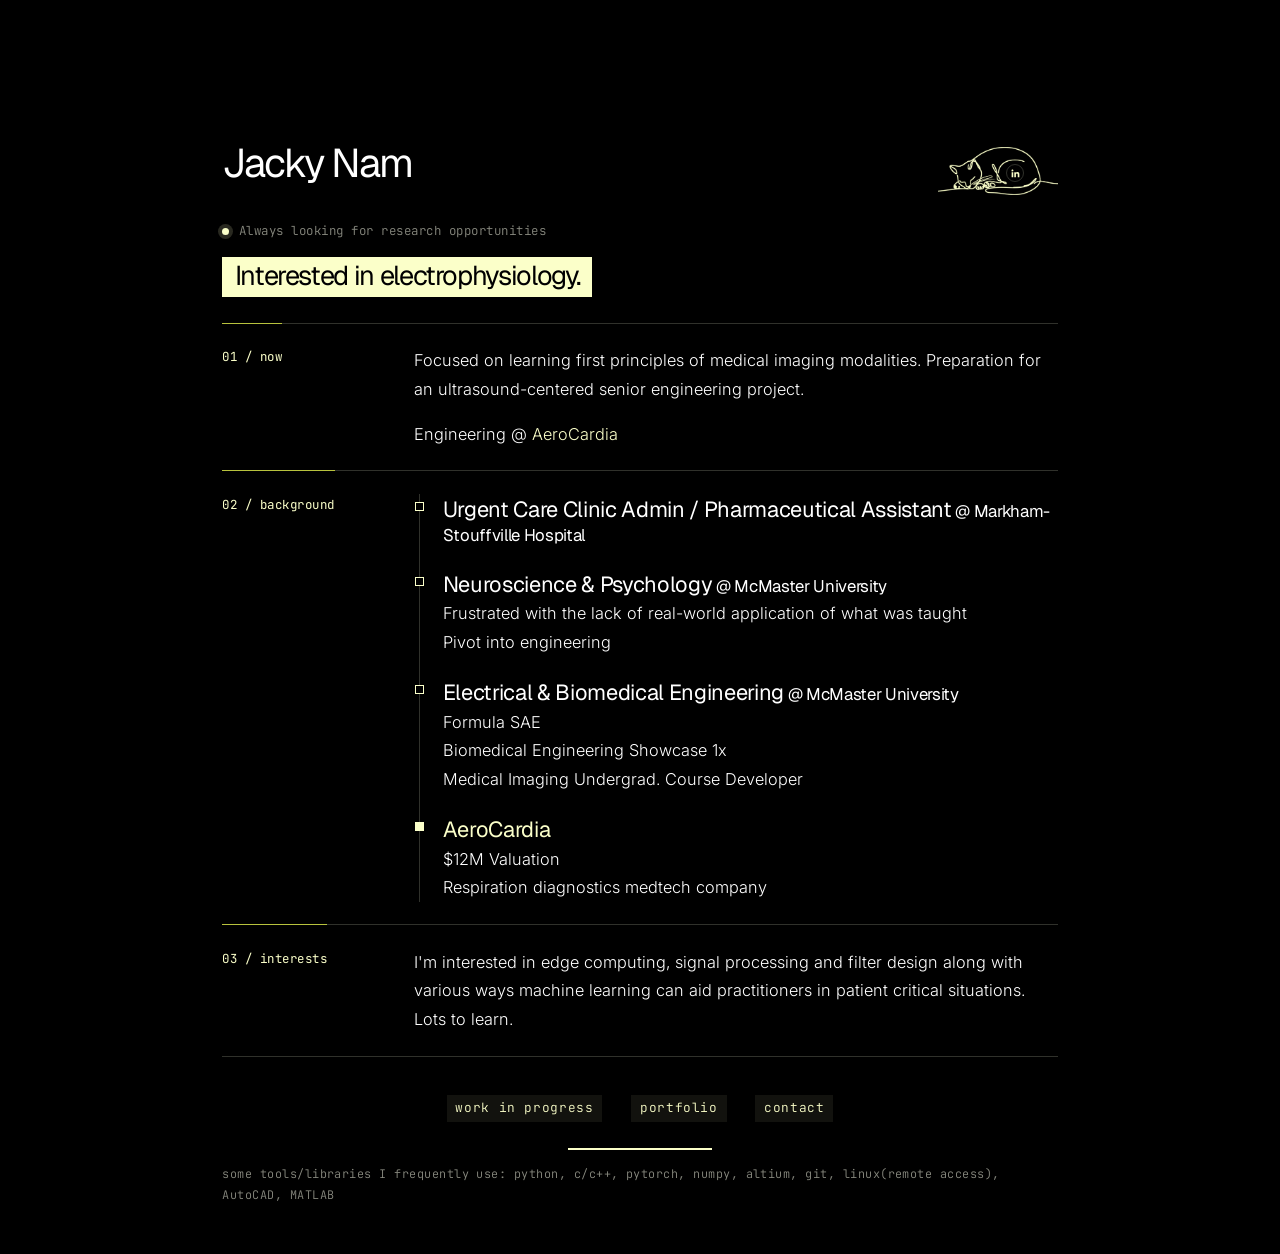
==== index.html @ 915aa588 "feat: 1px lemon-deep divider stubs matched to block labels" ====
<!DOCTYPE html>
<html lang="en">

<head>
  <meta charset="UTF-8" />
  <meta name="viewport" content="width=device-width, initial-scale=1.0" />
  <title>Jacky Nam</title>
  <meta name="description" content="Jacky Nam" />
  <link rel="preconnect" href="https://fonts.googleapis.com" />
  <link rel="preconnect" href="https://fonts.gstatic.com" crossorigin />
  <link
    href="https://fonts.googleapis.com/css2?family=Geist:wght@400&family=Inter:wght@300;600&family=JetBrains+Mono:wght@400;500;600&display=swap"
    rel="stylesheet" />
  <link rel="stylesheet" href="styles.css?v=40" />
</head>

<body>

  <div class="page" id="top">

    <header class="nav nav--home">
      <div class="nav__id">
        <a class="nav__name" href="index.html">Jacky Nam</a>
      </div>
      <span class="cat">
        <img class="cat__art" src="cat.png" alt="" width="340" height="135" aria-hidden="true" />
        <a class="icon-link" href="https://www.linkedin.com/in/jacky-nam" target="_blank" rel="noopener"
          aria-label="LinkedIn">
          <svg viewBox="0 0 24 24" aria-hidden="true" focusable="false">
            <path
              d="M20.447 20.452h-3.554v-5.569c0-1.328-.027-3.037-1.852-3.037-1.853 0-2.136 1.445-2.136 2.939v5.667H9.351V9h3.414v1.561h.046c.477-.9 1.637-1.85 3.37-1.85 3.601 0 4.267 2.37 4.267 5.455v6.286zM5.337 7.433c-1.144 0-2.063-.926-2.063-2.065 0-1.138.92-2.063 2.063-2.063 1.14 0 2.064.925 2.064 2.063 0 1.139-.925 2.065-2.064 2.065zm1.782 13.019H3.555V9h3.564v11.452z" />
          </svg>
        </a>
      </span>
    </header>

    <main>

      <section class="intro">
        <p class="intro__hello reveal">
          <span class="dot" aria-hidden="true"></span>
          <span class="mono">Always looking for research opportunities</span>
        </p>
        <h1 class="reveal">Interested in electrophysiology.</h1>
        <div class="blocks">
          <section class="block reveal">
            <h2 class="block__label mono">01 / now</h2>
            <div>
              <p>Focused on learning first principles of medical imaging modalities.
                Preparation for an ultrasound-centered senior engineering project.</p>
              <p>Engineering @ <span style="color: var(--accent)">AeroCardia</span></p>
            </div>
          </section>
          <section class="block reveal">
            <h2 class="block__label mono">02 / background</h2>
            <ol class="tl">
              <li>
                <b><span class="tl__subject">Urgent Care Clinic Admin / Pharmaceutical Assistant</span> @ Markham-Stouffville Hospital</b>
              </li>
              <li>
                <b><span class="tl__subject">Neuroscience &amp; Psychology</span> @ McMaster University</b>
                <span>Frustrated with the lack of real-world application of what was taught</span>
                <span>Pivot into engineering</span>
              </li>
              <li>
                <b><span class="tl__subject">Electrical &amp; Biomedical Engineering</span> @ McMaster University</b>
                <span>Formula SAE</span>
                <span>Biomedical Engineering Showcase 1x</span>
                <span>Medical Imaging Undergrad. Course Developer</span>
              </li>
              <li class="now">
                <b><span class="tl__subject">AeroCardia</span></b>
                <span>$12M Valuation</span>
                <span>Respiration diagnostics medtech company</span>
              </li>
            </ol>
          </section>
          <section class="block reveal">
            <h2 class="block__label mono">03 / interests</h2>
            <p>I'm interested in edge computing, signal processing and filter
              design along with various ways machine learning can aid practitioners in patient critical situations. Lots to learn.</p>
          </section>
        </div>

        <nav class="intro__links reveal" aria-label="Pages">
          <a href="work-in-progress.html">work in progress</a>
          <a href="portfolio.html">portfolio</a>
          <a href="mailto:jackynam@outlook.com">contact</a>
        </nav>

        <p class="tools mono reveal">
          some tools/libraries I frequently use: python, c/c++, pytorch, numpy, altium, git, linux(remote access),
          AutoCAD, MATLAB
        </p>
      </section>

    </main>

  </div>

  <script src="script.js?v=9"></script>
</body>

</html>
---- styles.css ----
/* Jacky Nam portfolio. Theme: tesser.sh dark palette; Geist / Inter / JetBrains Mono. */

:root {
  --bg:      #000000;
  --surface: #1f201c;
  --line:    #30312b;

  --text:  #ffffff;
  --body:  #ffffff;
  --faint: #88897f;

  --accent: #fbffc9;
  --accent-deep: #b8c23d; /* deeper step of the same lemon hue; the divider stubs */
  --orange: #f26522;
  --yellow: #ffcf33;
  --red:    #ff4d6d;

  --font-sans: "Inter", system-ui, -apple-system, "Segoe UI", sans-serif;
  --font-display: "Geist", "Inter", system-ui, -apple-system, "Segoe UI", sans-serif;
  --font-mono: "JetBrains Mono", ui-monospace, "Cascadia Code", Consolas, monospace;

  --maxw: 880px;
  --ease: cubic-bezier(0.22, 1, 0.36, 1);
}

*, *::before, *::after { box-sizing: border-box; margin: 0; padding: 0; }
html { scroll-behavior: smooth; scroll-padding-top: 2rem; -webkit-text-size-adjust: 100%; }

body {
  font-family: var(--font-sans);
  font-weight: 300;
  font-size: 1.02rem;
  background: var(--bg);
  color: var(--body);
  line-height: 1.75;
  -webkit-font-smoothing: antialiased;
}

.page {
  max-width: var(--maxw);
  margin: 0 auto;
  padding: 8rem 1.4rem 3rem;
}

::selection { background: var(--accent); color: var(--bg); }
img, svg, canvas { display: block; max-width: 100%; }

h1, h2, h3 { font-family: var(--font-display); color: var(--text); line-height: 1.25; letter-spacing: -0.02em; }
h1 { font-size: 1.7rem; font-weight: 400; letter-spacing: -0.05em; }
h2 { font-size: 1.15rem; font-weight: 400; margin-bottom: 1rem; }
h3 { font-size: 1rem;  font-weight: 400; }

p + p { margin-top: 1rem; }
strong { color: var(--text); font-weight: 600; }
em { color: var(--orange); font-style: normal; }

a {
  color: var(--accent);
  text-decoration: underline;
  text-decoration-color: var(--line);
  text-underline-offset: 3px;
  transition: color 0.2s, text-decoration-color 0.2s;
}
a:hover { color: var(--orange); text-decoration-color: var(--orange); }

.mono {
  font-family: var(--font-mono);
  font-size: 0.78rem;
  letter-spacing: 0.04em;
  color: var(--faint);
}

.nav {
  display: flex;
  align-items: baseline;
  justify-content: space-between;
  gap: 1rem;
  flex-wrap: wrap;
  padding-bottom: 1.4rem;
}
.nav__id { display: flex; align-items: baseline; gap: 0.5rem; }
/* sleeping-cat line art curled around the LinkedIn badge; its ground line sits on the name's baseline */
.nav--home { align-items: flex-end; }
.nav > .cat { margin-bottom: 0.2rem; }
.cat { position: relative; display: inline-block; line-height: 0; width: 7.5rem; }
.cat__art { width: 100%; height: auto; }
.cat a.icon-link { position: absolute; left: 57%; top: 36%; width: 18px; height: 18px; }
.cat a.icon-link::after { content: ""; position: absolute; inset: -4px; }
.cat a.icon-link svg { width: 11px; height: 11px; }
.nav__name {
  font-family: var(--font-display);
  letter-spacing: -0.05em;
  font-weight: 400;
  font-size: 2.5rem;
  color: var(--text);
  text-decoration: none;
}
.nav__name:hover { color: var(--orange); }

.intro h1 {
  margin: 0.9rem 0 1.1rem;
  /* inverted rectangular highlight, matching the link labels */
  width: fit-content;
  max-width: 100%;
  background: var(--accent);
  color: var(--bg);
  padding: 0.1em 0.45em 0.15em;
}
.intro__hello { display: flex; align-items: center; gap: 0.6rem; }
.dot {
  width: 7px; height: 7px; border-radius: 50%;
  background: var(--accent);
  box-shadow: 0 0 0 4px rgba(251, 255, 201, 0.16);
}

.intro__links {
  margin-top: 2.4rem;
  display: flex;
  align-items: center;
  justify-content: center;
  gap: 1.8rem;
  flex-wrap: wrap;
}
.nav__links { display: flex; gap: 1.8rem; flex-wrap: wrap; }
.intro__links a,
.nav__links a {
  font-family: var(--font-mono);
  font-size: 0.8rem;
  letter-spacing: 0.05em;
  color: var(--accent);
  text-decoration: none;
  border-bottom: 1px dashed var(--line);
  padding-bottom: 2px;
  transition: color 0.2s, border-color 0.2s;
}
.intro__links a:hover,
.nav__links a:hover { color: var(--orange); border-color: var(--orange); }
/* Link labels: individual, unconnected rectangles.
   Home page links: faint lemon tile. Nav links on inner pages: inverted (lemon fill, black text). */
.intro__links a:not(.icon-link),
.nav__links a { padding: 2px 0.55rem; border-bottom-color: transparent; }
.intro__links a:not(.icon-link) { background: rgba(251, 255, 201, 0.07); }
.intro__links a:not(.icon-link):hover { background: rgba(242, 101, 34, 0.12); }
.nav__links a { background: var(--accent); color: var(--bg); }
.nav__links a:hover { background: var(--orange); color: var(--bg); border-bottom-color: transparent; }
/* current page: not a link target, so it stays a quiet faint tile */
.nav__links a.is-here { background: rgba(251, 255, 201, 0.07); color: var(--body); border-color: transparent; }

a.icon-link {
  display: inline-flex;
  align-items: center;
  justify-content: center;
  border-bottom: none;
  padding-bottom: 0;
  width: 26px;
  height: 26px;
  border-radius: 50%;
  border: 1px solid var(--line);
  color: var(--accent);
  transition: color 0.2s, border-color 0.2s;
}
a.icon-link:hover,
a.icon-link:focus-visible {
  color: var(--accent);
  border-color: var(--accent);
}
a.icon-link:focus-visible {
  outline: 2px solid var(--accent);
  outline-offset: 2px;
}
.icon-link svg { width: 16px; height: 16px; fill: currentColor; }

.section {
  margin-top: 3.6rem;
  padding-top: 2.6rem;
  border-top: 1px dashed var(--line);
}
.section--page { margin-top: 0; padding-top: 0; border-top: 0; }
.h-index { color: var(--accent); margin-right: 0.55rem; font-size: 0.78rem; }

.tools { margin-top: 1.6rem; font-size: 0.74rem; }
.tools::before {
  content: "";
  display: block;
  width: 9rem;
  height: 2px;
  background: var(--accent);
  margin: 0 auto 0.9rem;
}

.reveal {
  opacity: 0;
  transform: translateY(14px);
  transition: opacity 0.6s var(--ease), transform 0.6s var(--ease);
}
.reveal.is-visible { opacity: 1; transform: none; }

.btn {
  font-family: var(--font-sans);
  font-size: 0.92rem;
  font-weight: 600;
  border: 1px solid transparent;
  border-radius: 8px;
  padding: 0.7rem 1.2rem;
  cursor: pointer;
  white-space: nowrap;
  transition: transform 0.15s var(--ease), background 0.2s, opacity 0.2s;
}
.btn--primary { background: var(--accent); color: var(--bg); }
.btn--primary:hover { background: var(--orange); transform: translateY(-1px); }
.btn:disabled { opacity: 0.6; cursor: progress; transform: none; }

/* projects page: embedded deck */

.deck__actions {
  margin-top: 1.6rem;
  display: flex;
  align-items: center;
  gap: 1.2rem;
  flex-wrap: wrap;
}
.btn--link {
  display: inline-block;
  text-decoration: none;
  color: var(--bg);
}
.btn--link:hover { color: var(--bg); }
.deck__download {
  color: var(--accent);
  text-decoration: none;
  border-bottom: 1px dashed var(--line);
  padding-bottom: 2px;
  transition: color 0.2s, border-color 0.2s;
}
.deck__download:hover { color: var(--orange); border-color: var(--orange); }

.deck {
  margin-top: 1.4rem;
  border: 1px solid var(--line);
  background: var(--surface);
  border-radius: 12px;
  overflow: hidden;
}
.deck__frame {
  display: flex;
  align-items: center;
  justify-content: center;
  width: 100%;
  height: min(80vh, 760px);
  border: 0;
  background: var(--surface);
}
/* only rendered when the browser refuses to embed the PDF */
.deck__fallback {
  max-width: 46ch;
  padding: 1.4rem;
  margin: 0;
  font-size: 0.94rem;
  text-align: center;
}

/* projects page: project cards */

.repo-grid {
  margin-top: 1.8rem;
  /* list-style: none strips list semantics in Safari/VoiceOver, so the
     markup carries an explicit role="list" — keep the two together. */
  list-style: none;
  display: grid;
  grid-template-columns: repeat(auto-fit, minmax(min(100%, 20rem), 1fr));
  gap: 1rem;
}
.repo-card {
  border: 1px solid var(--line);
  background: var(--surface);
  border-radius: 12px;
  padding: 1.1rem 1.2rem 1.2rem;
  display: flex;
  flex-direction: column;
  gap: 0.5rem;
}
.repo-card__name {
  font-family: var(--font-mono);
  font-size: 0.88rem;
  color: var(--accent);
  word-break: break-word;
}
.repo-card__desc { font-size: 0.92rem; line-height: 1.6; }
.repo-card__meta {
  margin-top: auto;
  padding-top: 0.4rem;
  display: flex;
  align-items: center;
  gap: 0.5rem;
  flex-wrap: wrap;
  font-size: 0.7rem;
}
/* .mono paints text --faint (~4.6:1 on --surface, only just AA at this size);
   the language label has to be comfortably readable, so override it here
   rather than inherit the faint colour. */
.repo-card__meta.mono { color: var(--body); }
.repo-card__lang { display: inline-flex; align-items: center; gap: 0.4rem; }
.lang-dot { width: 8px; height: 8px; border-radius: 50%; flex: none; }
/* only --py is used today; the rest are kept so future cards have a palette. */
.lang-dot--c   { background: var(--red); }
.lang-dot--py  { background: var(--yellow); }
.lang-dot--hdl { background: var(--orange); }
.lang-dot--m   { background: var(--accent); }

/* projects page: captured terminal output */

.terminal {
  margin-top: 1.2rem;
  padding: 1.1rem 1.2rem;
  border: 1px solid var(--line);
  border-radius: 12px;
  background: var(--surface);
  font-family: var(--font-mono);
  /* JetBrains Mono ligates the captured output's "<->" into one arrow glyph,
     which would misrepresent the real text. */
  font-variant-ligatures: none;
  font-size: 0.74rem;
  line-height: 1.8;
  color: var(--body);
  overflow-x: auto;
  -webkit-overflow-scrolling: touch;
}
.terminal__prompt { color: var(--accent); }
.terminal__cmd  { color: var(--text); font-weight: 500; }
.terminal__fail { color: var(--red); }
.terminal__pass { color: var(--accent); }

@media (max-width: 480px) {
  body { font-size: 0.98rem; }
  h1 { font-size: 1.45rem; }
  .page { padding-top: 3.5rem; }
  .nav__name { font-size: 2rem; }
  .cat { width: 6rem; }
  .deck__actions { align-items: stretch; flex-direction: column; gap: 0.9rem; }
  .btn--link { text-align: center; }
  .deck__download { align-self: start; }
  .deck__frame { height: min(70vh, 520px); }
  .terminal { padding: 0.9rem 1rem; }
}

@media (prefers-reduced-motion: reduce) {
  html { scroll-behavior: auto; }
  *, *::before, *::after { animation: none !important; transition-duration: 0.01ms !important; }
  .reveal { opacity: 1; transform: none; }
}

/* labelled blocks: mono label column + content column, hairline rules */
.blocks { margin-top: 1.6rem; }
.block { display: grid; grid-template-columns: 11rem 1fr; gap: 1rem; padding: 1.4rem 0; border-top: 1px solid var(--line); }
.blocks .block:last-child { border-bottom: 1px solid var(--line); }
.blocks .block { position: relative; }
/* Stub on the border-top line, as wide as its mono label: N chars (letter-spacing included). Change --stub-n if a label's length changes. */
.blocks .block::before {
  content: ""; position: absolute; top: -1px; left: 0; height: 1px; background: var(--accent-deep);
  font: 0.78rem var(--font-mono); letter-spacing: 0.04em; width: calc(var(--stub-n) * (1ch + 0.04em));
}
.blocks .block:nth-child(1) { --stub-n: 8; }
.blocks .block:nth-child(2) { --stub-n: 15; }
.blocks .block:nth-child(3) { --stub-n: 14; }
.block__label { font-size: 0.78rem; font-weight: 400; margin: 0; color: var(--accent); line-height: 1.75; letter-spacing: 0.04em; }
.block__body, .block > div { min-width: 0; }
.block__body > p + p, .block > div > p + p { margin-top: 1rem; }
.section.block { margin-top: 0; padding: 1.6rem 0; border-top: 1px solid var(--line); }
main > .section.block:last-child { border-bottom: 1px solid var(--line); }
@media (max-width: 600px) { .block { grid-template-columns: 1fr; gap: 0.3rem; } }

.tl { list-style: none; }
.tl li b { display: block; line-height: 1.4; font-family: var(--font-display); font-weight: 400; font-size: 1.05rem; letter-spacing: -0.02em; color: var(--text); }
.tl li span { display: block; }
.tl li b .tl__subject { display: inline; font-size: 1.3em; }
.tl li.now b { color: var(--accent); }

.tl { border-left: 1px solid var(--line); margin-left: 5px; padding-left: 1.4rem; }
.tl li { position: relative; padding-bottom: 1.3rem; }
.tl li:last-child { padding-bottom: 0; }
.tl li::before { content: ""; position: absolute; left: calc(-1.4rem - 5px); top: 0.5rem; width: 9px; height: 9px; background: var(--bg); border: 1px solid var(--accent); }
.tl li.now::before { background: var(--accent); }
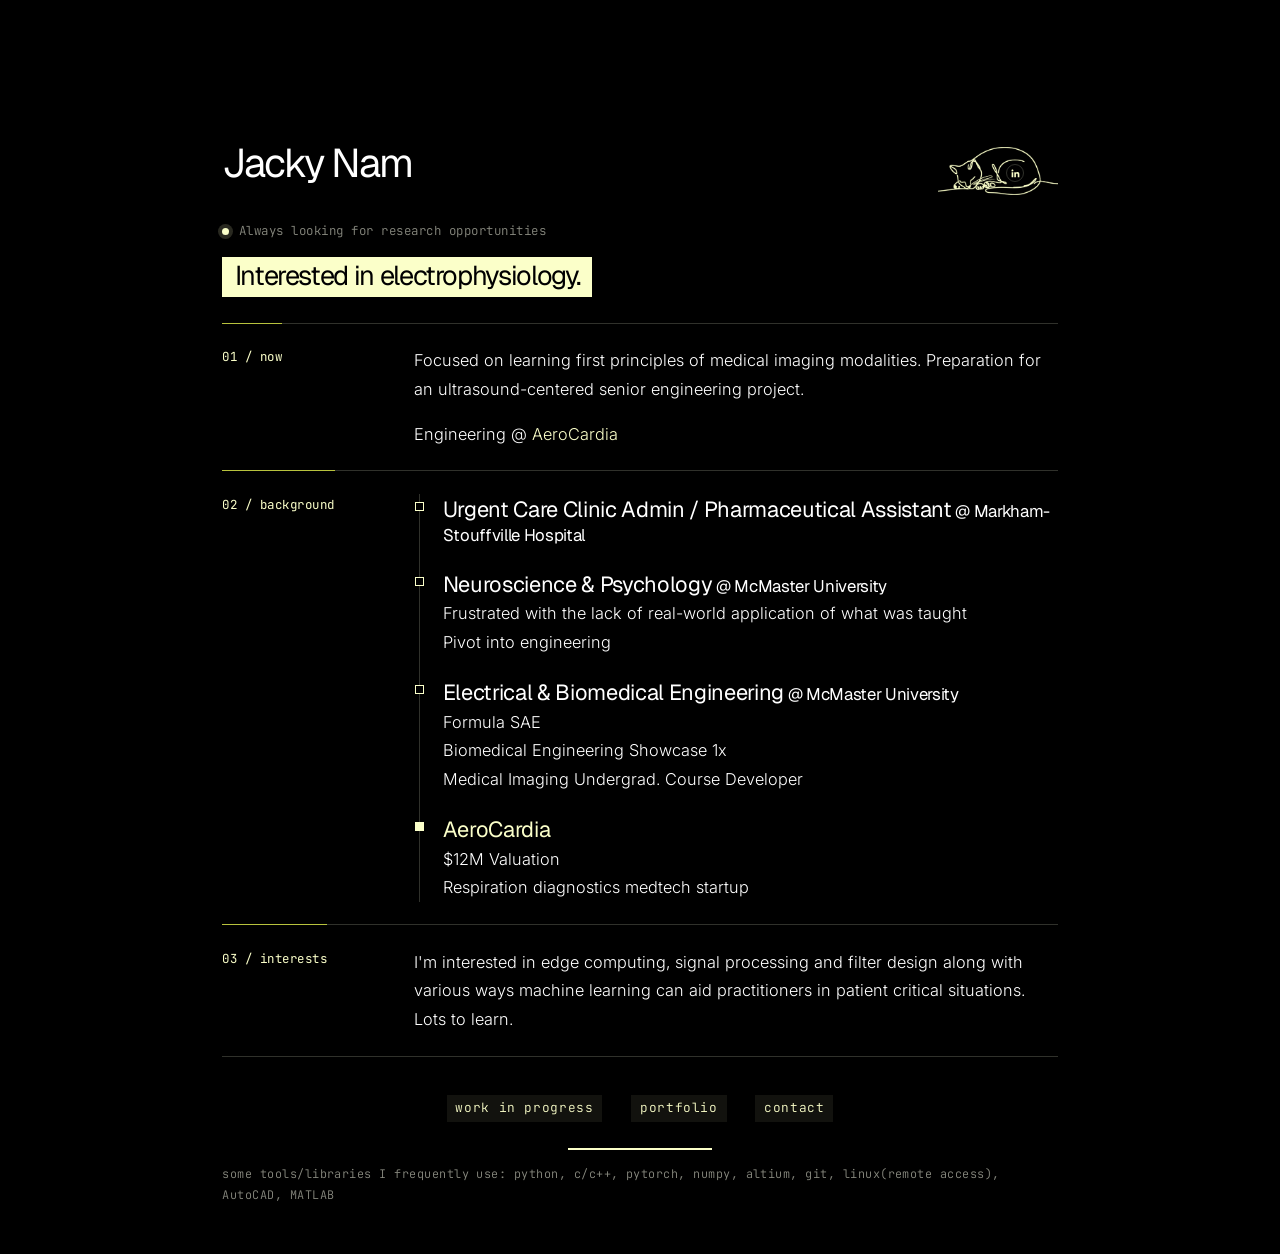
==== commit 9dbb3779: "fix: describe the company as a medtech startup in the home page subtext" ====
--- a/index.html
+++ b/index.html
@@ -71,7 +71,7 @@
               <li class="now">
                 <b><span class="tl__subject">AeroCardia</span></b>
                 <span>$12M Valuation</span>
-                <span>Respiration diagnostics medtech company</span>
+                <span>Respiration diagnostics medtech startup</span>
               </li>
             </ol>
           </section>
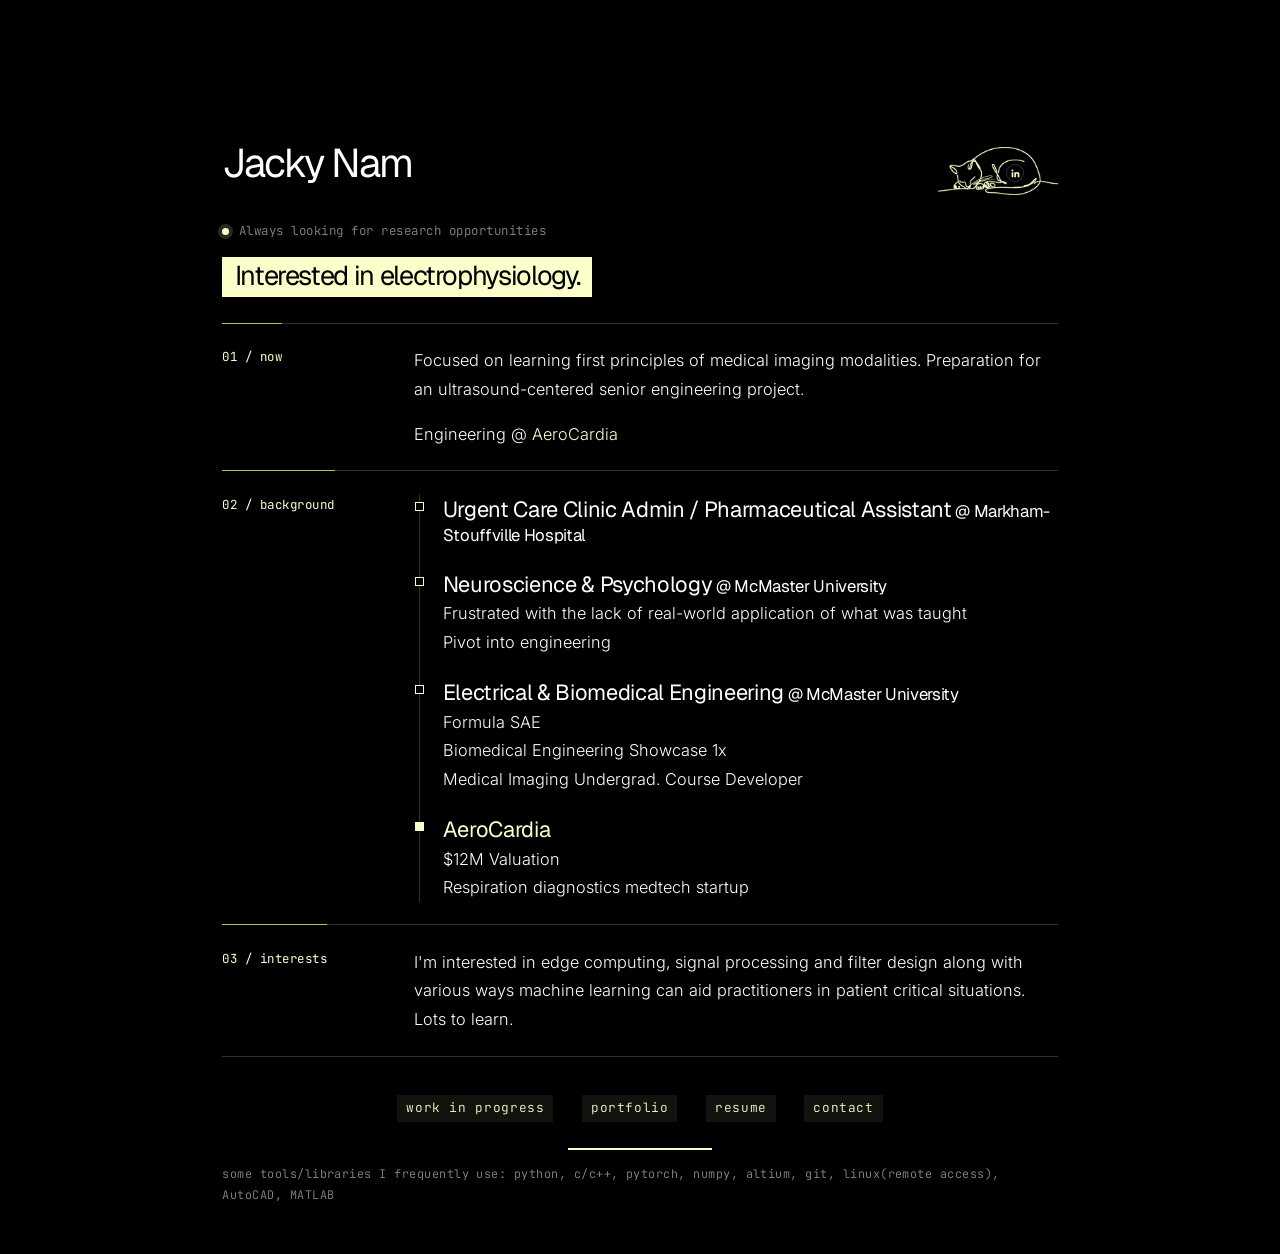
==== commit cdc325b5: "Add resume link and PDF to landing page Add a resume link between the portfolio and contact links in" ====
--- a/index.html
+++ b/index.html
@@ -85,6 +85,7 @@
         <nav class="intro__links reveal" aria-label="Pages">
           <a href="work-in-progress.html">work in progress</a>
           <a href="portfolio.html">portfolio</a>
+          <a href="JackyNam_Resume.pdf">resume</a>
           <a href="mailto:jackynam@outlook.com">contact</a>
         </nav>
 
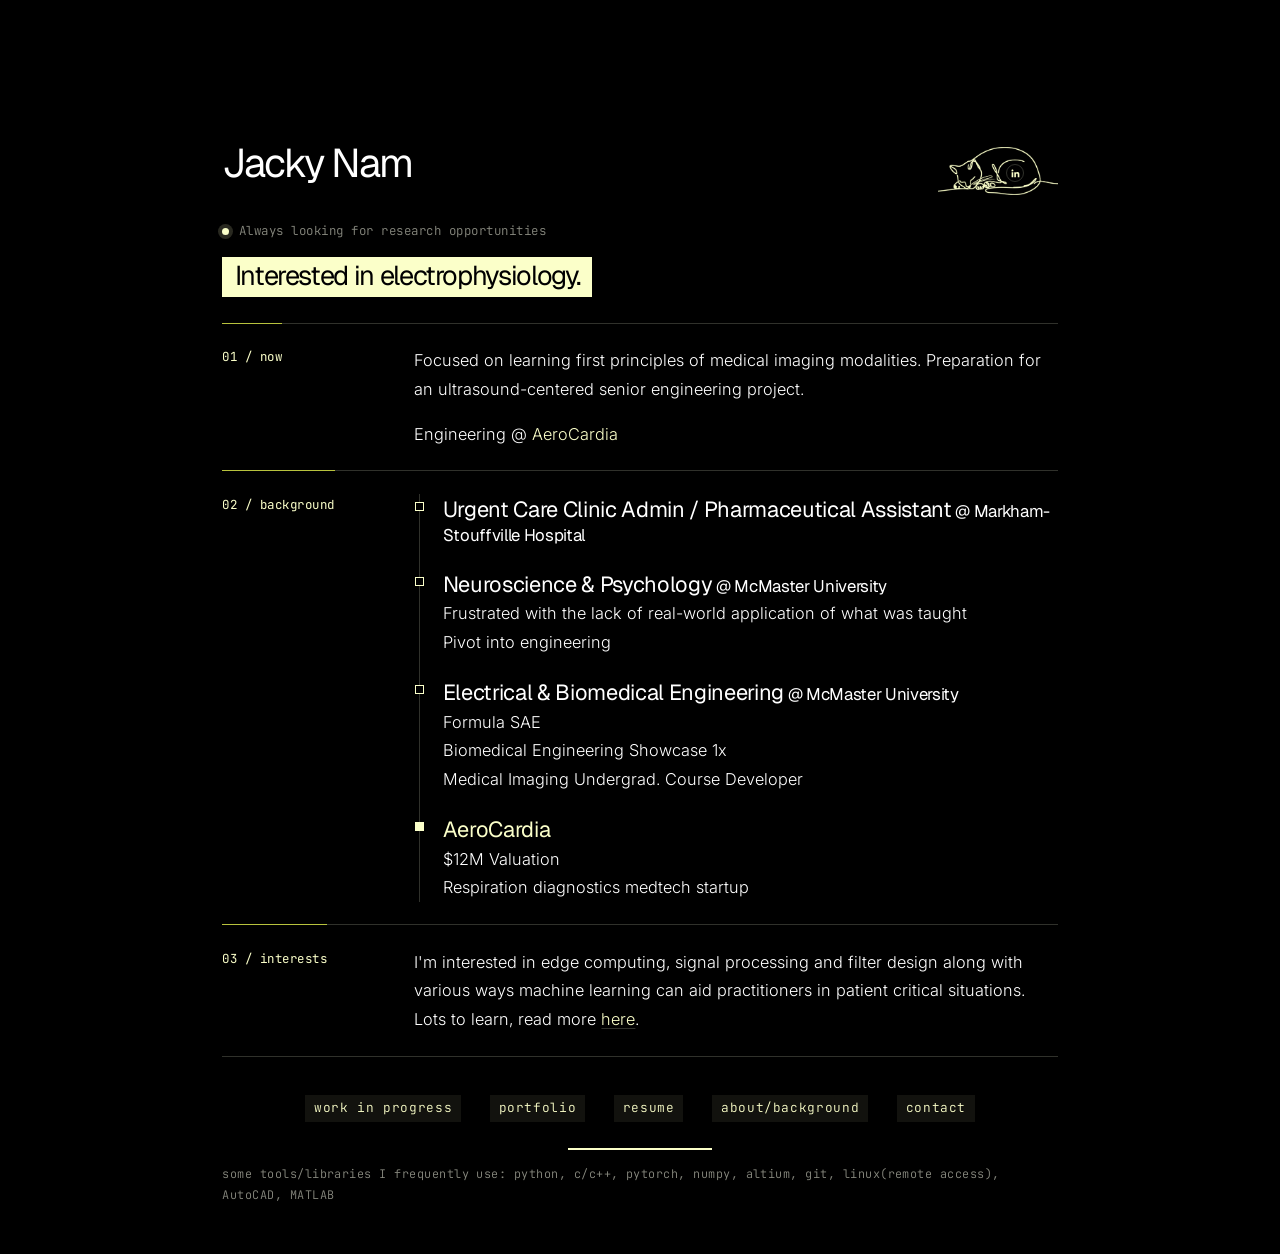
==== commit 5ddee3fc: "feat: link the background statement from the landing page" ====
--- a/index.html
+++ b/index.html
@@ -78,7 +78,7 @@
           <section class="block reveal">
             <h2 class="block__label mono">03 / interests</h2>
             <p>I'm interested in edge computing, signal processing and filter
-              design along with various ways machine learning can aid practitioners in patient critical situations. Lots to learn.</p>
+              design along with various ways machine learning can aid practitioners in patient critical situations. Lots to learn, read more <a href="JackyNam_Statement.pdf">here</a>.</p>
           </section>
         </div>
 
@@ -86,6 +86,7 @@
           <a href="work-in-progress.html">work in progress</a>
           <a href="portfolio.html">portfolio</a>
           <a href="JackyNam_Resume.pdf">resume</a>
+          <a href="JackyNam_Statement.pdf">about/background</a>
           <a href="mailto:jackynam@outlook.com">contact</a>
         </nav>
 
--- a/styles.css
+++ b/styles.css
@@ -380,3 +380,12 @@
 .tl li:last-child { padding-bottom: 0; }
 .tl li::before { content: ""; position: absolute; left: calc(-1.4rem - 5px); top: 0.5rem; width: 9px; height: 9px; background: var(--bg); border: 1px solid var(--accent); }
 .tl li.now::before { background: var(--accent); }
+
+.repo-card__stack { margin: auto 0 0; padding-top: 0.4rem; font-size: 0.7rem; display: grid; grid-template-columns: max-content minmax(0, 1fr); gap: 0.25rem 0.5rem; }
+.repo-card__stack > div { display: grid; grid-column: 1 / -1; grid-template-columns: subgrid; }
+.repo-card__stack dt { color: var(--faint); }
+.repo-card__stack dd { margin: 0; color: var(--body); }
+@media (max-width: 480px) {
+  .repo-card__stack { grid-template-columns: minmax(0, 1fr); gap: 0.45rem; }
+  .repo-card__stack dd { overflow-wrap: anywhere; }
+}
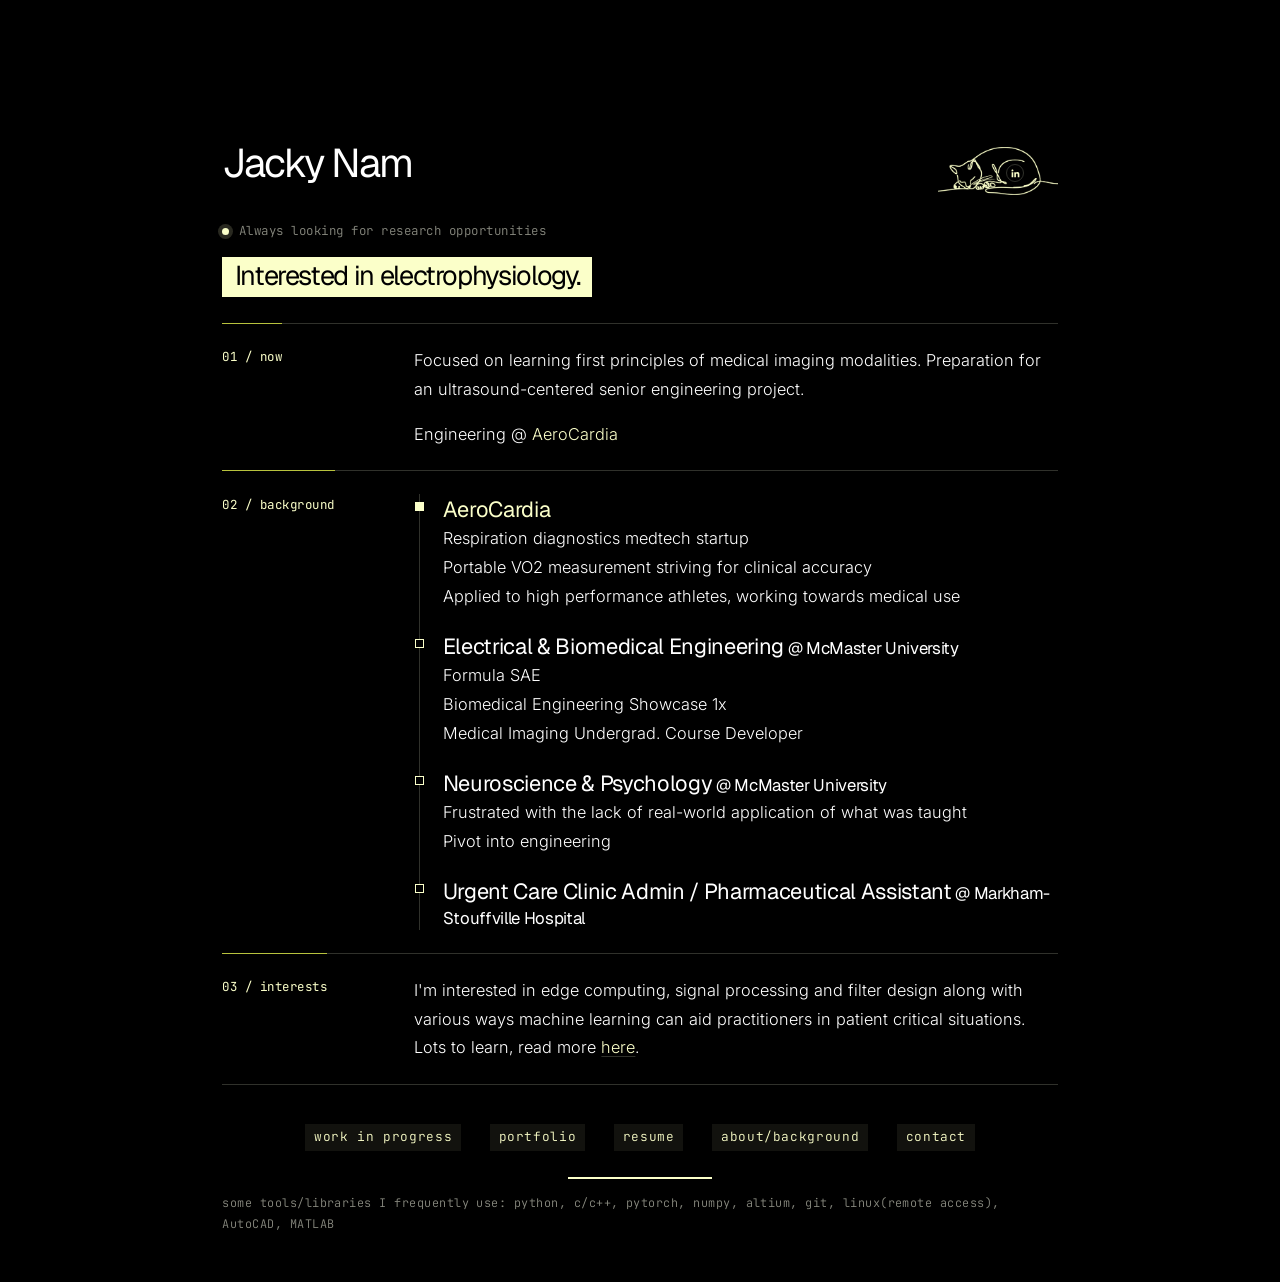
==== commit 42135e42: "feat: reorder background timeline newest first and update AeroCardia entry" ====
--- a/index.html
+++ b/index.html
@@ -54,8 +54,17 @@
           <section class="block reveal">
             <h2 class="block__label mono">02 / background</h2>
             <ol class="tl">
+              <li class="now">
+                <b><span class="tl__subject">AeroCardia</span></b>
+                <span>Respiration diagnostics medtech startup</span>
+                <span>Portable VO2 measurement striving for clinical accuracy</span>
+                <span>Applied to high performance athletes, working towards medical use</span>
+              </li>
               <li>
-                <b><span class="tl__subject">Urgent Care Clinic Admin / Pharmaceutical Assistant</span> @ Markham-Stouffville Hospital</b>
+                <b><span class="tl__subject">Electrical &amp; Biomedical Engineering</span> @ McMaster University</b>
+                <span>Formula SAE</span>
+                <span>Biomedical Engineering Showcase 1x</span>
+                <span>Medical Imaging Undergrad. Course Developer</span>
               </li>
               <li>
                 <b><span class="tl__subject">Neuroscience &amp; Psychology</span> @ McMaster University</b>
@@ -63,22 +72,14 @@
                 <span>Pivot into engineering</span>
               </li>
               <li>
-                <b><span class="tl__subject">Electrical &amp; Biomedical Engineering</span> @ McMaster University</b>
-                <span>Formula SAE</span>
-                <span>Biomedical Engineering Showcase 1x</span>
-                <span>Medical Imaging Undergrad. Course Developer</span>
-              </li>
-              <li class="now">
-                <b><span class="tl__subject">AeroCardia</span></b>
-                <span>$12M Valuation</span>
-                <span>Respiration diagnostics medtech startup</span>
+                <b><span class="tl__subject">Urgent Care Clinic Admin / Pharmaceutical Assistant</span> @ Markham-Stouffville Hospital</b>
               </li>
             </ol>
           </section>
           <section class="block reveal">
             <h2 class="block__label mono">03 / interests</h2>
             <p>I'm interested in edge computing, signal processing and filter
-              design along with various ways machine learning can aid practitioners in patient critical situations. Lots to learn, read more <a href="JackyNam_Statement.pdf">here</a>.</p>
+              design along with various ways machine learning can aid practitioners in patient critical situations. Lots to learn, read more <a href="JackyNam_Letter.pdf">here</a>.</p>
           </section>
         </div>
 
@@ -86,7 +87,7 @@
           <a href="work-in-progress.html">work in progress</a>
           <a href="portfolio.html">portfolio</a>
           <a href="JackyNam_Resume.pdf">resume</a>
-          <a href="JackyNam_Statement.pdf">about/background</a>
+          <a href="JackyNam_Letter.pdf">about/background</a>
           <a href="mailto:jackynam@outlook.com">contact</a>
         </nav>
 
